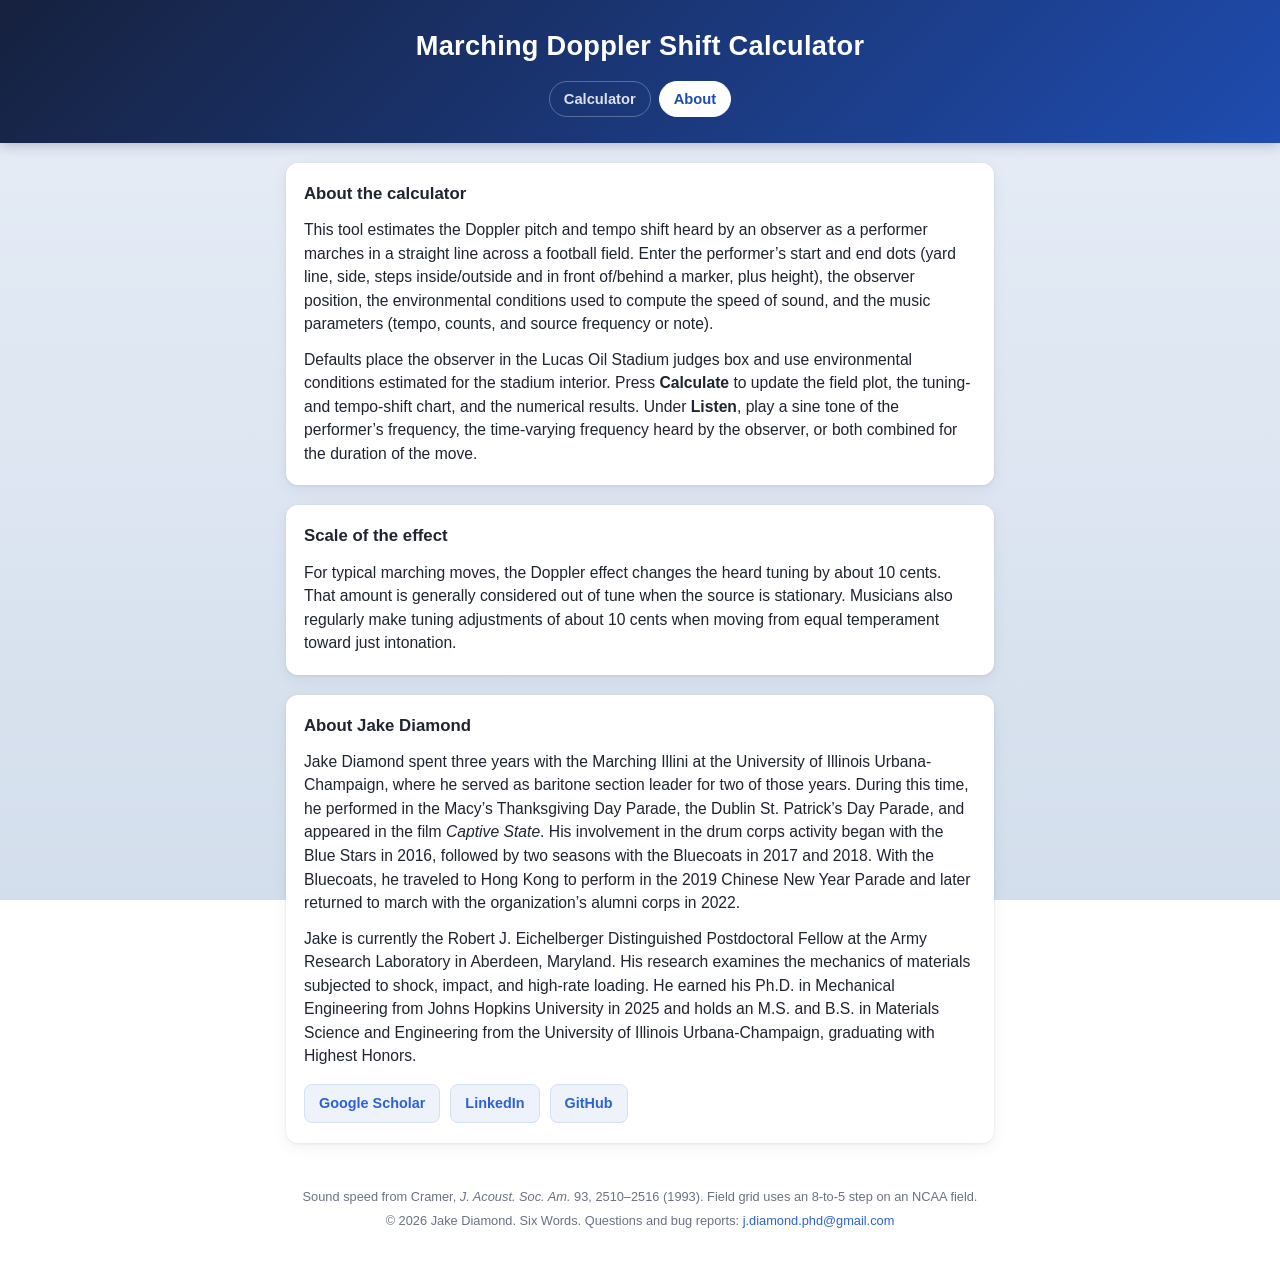
==== about.html @ 586735a2 "Add About page and fix mobile audio unlock Await AudioContext.resume() inside the Listen tap so iOS/" ====
<!DOCTYPE html>
<html lang="en">
<head>
  <meta charset="UTF-8" />
  <meta name="viewport" content="width=device-width, initial-scale=1.0" />
  <title>About — Marching Doppler Shift Calculator</title>
  <meta
    name="description"
    content="How to use the Marching Doppler Shift Calculator, notes on the scale of the effect, and about Jake Diamond."
  />
  <link rel="stylesheet" href="style.css?v=9" />
</head>
<body>
  <header class="site-header">
    <h1>Marching Doppler Shift Calculator</h1>
    <nav class="site-nav" aria-label="Main">
      <a href="index.html">Calculator</a>
      <a href="about.html" class="active" aria-current="page">About</a>
    </nav>
  </header>

  <main class="about-layout">
    <article class="panel about-section">
      <h2>About the calculator</h2>
      <p>
        This tool estimates the Doppler pitch and tempo shift heard by an
        observer as a performer marches in a straight line across a football
        field. Enter the performer&rsquo;s start and end dots (yard line, side,
        steps inside/outside and in front of/behind a marker, plus height), the
        observer position, the environmental conditions used to compute the
        speed of sound, and the music parameters (tempo, counts, and source
        frequency or note).
      </p>
      <p>
        Defaults place the observer in the Lucas Oil Stadium judges box and use
        environmental conditions estimated for the stadium interior. Press
        <strong>Calculate</strong> to update the field plot, the tuning- and
        tempo-shift chart, and the numerical results. Under
        <strong>Listen</strong>, play a sine tone of the performer&rsquo;s
        frequency, the time-varying frequency heard by the observer, or both
        combined for the duration of the move.
      </p>
    </article>

    <article class="panel about-section" id="scale-of-the-effect">
      <h2>Scale of the effect</h2>
      <!-- Placeholder: replace this paragraph with final copy when ready. -->
      <p>
        For typical marching moves, the Doppler effect changes the heard tuning
        by about 10 cents. That amount is generally considered out of tune when
        the source is stationary. Musicians also regularly make tuning
        adjustments of about 10 cents when moving from equal temperament toward
        just intonation.
      </p>
    </article>

    <article class="panel about-section">
      <h2>About Jake Diamond</h2>
      <p>
        Jake Diamond spent three years with the Marching Illini at the
        University of Illinois Urbana-Champaign, where he served as baritone
        section leader for two of those years. During this time, he performed
        in the Macy&rsquo;s Thanksgiving Day Parade, the Dublin St.&nbsp;Patrick&rsquo;s Day
        Parade, and appeared in the film <em>Captive State</em>. His involvement
        in the drum corps activity began with the Blue Stars in 2016, followed
        by two seasons with the Bluecoats in 2017 and 2018. With the Bluecoats,
        he traveled to Hong Kong to perform in the 2019 Chinese New Year Parade
        and later returned to march with the organization&rsquo;s alumni corps in
        2022.
      </p>
      <p>
        Jake is currently the Robert J. Eichelberger Distinguished Postdoctoral
        Fellow at the Army Research Laboratory in Aberdeen, Maryland. His
        research examines the mechanics of materials subjected to shock, impact,
        and high-rate loading. He earned his Ph.D. in Mechanical Engineering
        from Johns Hopkins University in 2025 and holds an M.S. and B.S. in
        Materials Science and Engineering from the University of Illinois
        Urbana-Champaign, graduating with Highest Honors.
      </p>
      <ul class="about-links">
        <li>
          <a
            href="https://scholar.google.com/citations?user=zerl-dcAAAAJ&amp;hl=en"
            target="_blank"
            rel="noopener noreferrer"
            >Google Scholar</a
          >
        </li>
        <li>
          <a
            href="https://www.linkedin.com/in/jacob-diamond/"
            target="_blank"
            rel="noopener noreferrer"
            >LinkedIn</a
          >
        </li>
        <li>
          <a
            href="https://github.com/Jake-Diamond-9"
            target="_blank"
            rel="noopener noreferrer"
            >GitHub</a
          >
        </li>
      </ul>
    </article>
  </main>

  <footer class="site-footer">
    <p>
      Sound speed from Cramer, <em>J. Acoust. Soc. Am.</em> 93, 2510&ndash;2516
      (1993). Field grid uses an 8-to-5 step on an NCAA field.
    </p>
    <p>
      &copy; 2026 Jake Diamond. Six Words. Questions and bug reports:
      <a href="mailto:j.diamond.phd@gmail.com">j.diamond.phd@gmail.com</a>
    </p>
  </footer>
</body>
</html>
---- style.css ----
/* Marching Doppler Shift Calculator */

:root {
  --panel: #ffffff;
  --ink: #1f2430;
  --muted: #6b7280;
  --line: #e3e6ea;
  --accent: #2b62d9;
  --accent-dark: #1f4cb0;
  --red: #d63a3a;
  --radius: 12px;
  --shadow: 0 1px 3px rgba(20, 26, 40, 0.08), 0 4px 16px rgba(20, 26, 40, 0.06);
}

* {
  box-sizing: border-box;
}

[hidden] {
  display: none !important;
}

body {
  margin: 0;
  min-height: 100vh;
  font-family: -apple-system, BlinkMacSystemFont, "Segoe UI", Roboto,
    "Helvetica Neue", Arial, sans-serif;
  background: linear-gradient(180deg, #e8eef7 0%, #dce5f1 55%, #d3deec 100%);
  background-attachment: fixed;
  color: var(--ink);
  line-height: 1.5;
}

.site-header {
  background: linear-gradient(135deg, #16213e 0%, #1f4cb0 100%);
  color: #fff;
  padding: 26px 24px;
  text-align: center;
  box-shadow: 0 2px 12px rgba(22, 33, 62, 0.25);
}

.site-header h1 {
  margin: 0;
  font-size: 1.7rem;
  letter-spacing: 0.01em;
}

.site-nav {
  display: flex;
  justify-content: center;
  gap: 8px;
  margin-top: 14px;
  flex-wrap: wrap;
}

.site-nav a {
  color: rgba(255, 255, 255, 0.85);
  text-decoration: none;
  font-size: 0.92rem;
  font-weight: 600;
  padding: 6px 14px;
  border-radius: 999px;
  border: 1px solid rgba(255, 255, 255, 0.28);
  transition: background 0.15s ease, color 0.15s ease;
}

.site-nav a:hover {
  background: rgba(255, 255, 255, 0.12);
  color: #fff;
}

.site-nav a.active {
  background: #fff;
  color: #1f4cb0;
  border-color: #fff;
}

/* ---------- About page ---------- */

.about-layout {
  max-width: 740px;
  margin: 0 auto;
  padding: 20px 16px 40px;
  display: flex;
  flex-direction: column;
  gap: 20px;
}

.about-section p {
  margin: 0 0 12px;
  color: var(--ink);
  font-size: 0.98rem;
}

.about-section p:last-child {
  margin-bottom: 0;
}

.about-links {
  list-style: none;
  margin: 16px 0 0;
  padding: 0;
  display: flex;
  flex-wrap: wrap;
  gap: 10px;
}

.about-links a {
  display: inline-block;
  padding: 8px 14px;
  border-radius: 8px;
  background: #eef3fb;
  color: var(--accent);
  text-decoration: none;
  font-weight: 600;
  font-size: 0.9rem;
  border: 1px solid #d5e0f2;
}

.about-links a:hover {
  background: #e0eaf8;
}

.layout {
  display: grid;
  grid-template-columns: 380px minmax(0, 1fr);
  gap: 20px;
  max-width: 1200px;
  margin: 0 auto;
  padding: 20px 16px 40px;
  align-items: start;
}

.panel {
  min-width: 0;
  background: var(--panel);
  border-radius: var(--radius);
  box-shadow: var(--shadow);
  padding: 18px 18px 20px;
}

.panel h2 {
  margin: 0 0 12px;
  font-size: 1.05rem;
}

.output-column {
  display: flex;
  flex-direction: column;
  gap: 20px;
  min-width: 0;
}

/* ---------- Form ---------- */

.form-panel fieldset {
  min-inline-size: 0; /* allow fieldsets to shrink below min-content */
  border: 1px solid var(--line);
  border-radius: 8px;
  margin: 0 0 14px;
  padding: 10px 12px 14px;
}

.form-panel legend {
  font-weight: 600;
  font-size: 0.92rem;
  padding: 0 6px;
}

.hint {
  margin: 2px 0 10px;
  font-size: 0.8rem;
  color: var(--muted);
}

label {
  display: flex;
  flex-direction: column;
  gap: 3px;
  font-size: 0.78rem;
  color: var(--muted);
  font-weight: 500;
  min-width: 0;
}

input,
select {
  font: inherit;
  font-size: 0.9rem;
  color: var(--ink);
  padding: 7px 8px;
  border: 1px solid var(--line);
  border-radius: 6px;
  background: #fbfcfd;
  width: 100%;
  min-width: 0;
}

input:focus,
select:focus {
  outline: 2px solid rgba(43, 98, 217, 0.35);
  outline-offset: 1px;
  border-color: var(--accent);
}

.grid-2 {
  display: grid;
  grid-template-columns: 1fr 1fr;
  gap: 10px;
}

.grid-3 {
  display: grid;
  grid-template-columns: 1fr 1fr 1fr;
  gap: 10px;
}

.grid-3 + .grid-3 {
  margin-top: 10px;
}

input[readonly] {
  background: #eef0f4;
  color: var(--muted);
}

.dot-fields {
  display: flex;
  flex-direction: column;
  gap: 10px;
}

.dot-row {
  display: grid;
  gap: 8px;
}

.dot-row.io-row {
  grid-template-columns: 1fr 1.4fr 0.9fr 1.1fr;
}

.dot-row.fb-row {
  grid-template-columns: 1fr 1.2fr 1.6fr;
}

.dot-row.z-row {
  grid-template-columns: 1fr 2fr;
}

.button-row {
  display: flex;
  gap: 10px;
  margin-top: 4px;
}

button {
  font: inherit;
  font-weight: 600;
  border-radius: 8px;
  padding: 10px 18px;
  cursor: pointer;
  border: 1px solid transparent;
  transition: background 0.15s ease;
}

button.primary {
  background: var(--accent);
  color: #fff;
  flex: 1;
}

button.primary:hover {
  background: var(--accent-dark);
}

button.secondary {
  background: #fff;
  color: var(--ink);
  border-color: var(--line);
}

button.secondary:hover {
  background: #f1f3f6;
}

/* ---------- Banners ---------- */

.banner {
  border-radius: 8px;
  padding: 10px 14px;
  font-size: 0.88rem;
}

.banner.warning {
  background: #fdf4dc;
  border: 1px solid #ecd393;
  color: #7a5b00;
}

.banner.error {
  background: #fdeaea;
  border: 1px solid #efb2b2;
  color: #8c1d1d;
}

/* ---------- Field plot ---------- */

.field-container {
  position: relative;
  width: 100%;
}

.field-container canvas {
  position: absolute;
  top: 0;
  left: 0;
  display: block;
}

.field-legend {
  display: flex;
  gap: 18px;
  margin-top: 10px;
  font-size: 0.82rem;
  color: var(--muted);
}

.field-legend span {
  display: inline-flex;
  align-items: center;
  gap: 6px;
}

.swatch {
  display: inline-block;
  width: 11px;
  height: 11px;
  border: 1px solid #fff;
  box-sizing: border-box;
}

.swatch.circle-open {
  background: transparent;
  border: 2.5px solid var(--red);
  border-radius: 50%;
}

.swatch.circle {
  background: var(--red);
  border-radius: 50%;
}

.swatch.square {
  background: var(--accent);
}

/* ---------- Chart ---------- */

.chart-container {
  position: relative;
  height: 300px;
}

/* ---------- Results ---------- */

.results-grid {
  display: grid;
  grid-template-columns: repeat(auto-fill, minmax(160px, 1fr));
  gap: 12px;
  margin: 0;
}

.results-grid .result {
  background: #f7f8fa;
  border: 1px solid var(--line);
  border-radius: 8px;
  padding: 10px 12px;
}

.results-grid dt {
  font-size: 0.74rem;
  text-transform: uppercase;
  letter-spacing: 0.04em;
  color: var(--muted);
  margin: 0 0 2px;
}

.results-grid dd {
  margin: 0;
  font-size: 1.05rem;
  font-weight: 600;
  font-variant-numeric: tabular-nums;
}

.results-grid dd small {
  font-weight: 400;
  color: var(--muted);
  font-size: 0.78rem;
}

/* ---------- Listen ---------- */

.listen-buttons {
  display: grid;
  grid-template-columns: repeat(3, minmax(0, 1fr));
  gap: 10px;
}

.site-footer {
  text-align: center;
  color: var(--muted);
  font-size: 0.8rem;
  padding: 0 16px 32px;
}

.site-footer p {
  margin: 4px 0;
}

.site-footer a {
  color: var(--accent);
  text-decoration: none;
}

.site-footer a:hover {
  text-decoration: underline;
}

/* ---------- Responsive ---------- */

@media (max-width: 900px) {
  .layout {
    grid-template-columns: minmax(0, 1fr);
  }

  .site-header h1 {
    font-size: 1.35rem;
  }

  .dot-row.io-row,
  .dot-row.fb-row {
    grid-template-columns: 1fr 1fr;
  }

  .grid-3 {
    grid-template-columns: 1fr 1fr;
  }

  .chart-container {
    height: 260px;
  }

  .listen-buttons {
    grid-template-columns: 1fr;
  }
}
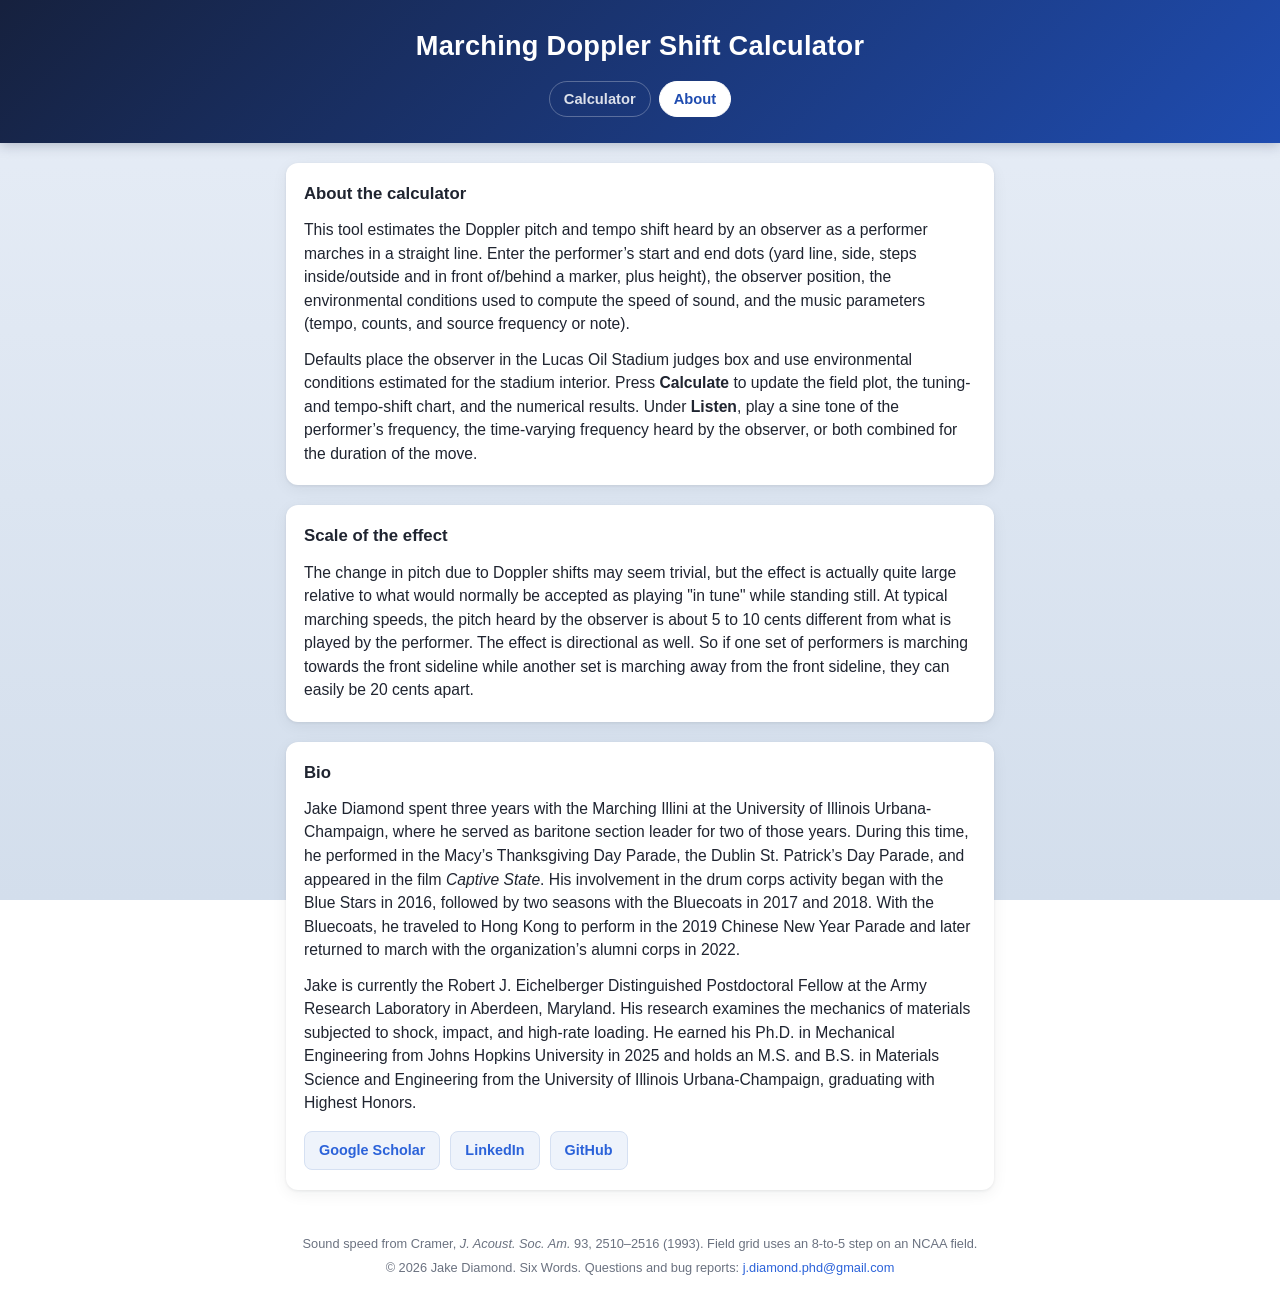
==== commit b96982aa: "editing about page" ====
--- a/about.html
+++ b/about.html
@@ -8,7 +8,7 @@
     name="description"
     content="How to use the Marching Doppler Shift Calculator, notes on the scale of the effect, and about Jake Diamond."
   />
-  <link rel="stylesheet" href="style.css?v=9" />
+  <link rel="stylesheet" href="style.css?v=10" />
 </head>
 <body>
   <header class="site-header">
@@ -24,8 +24,7 @@
       <h2>About the calculator</h2>
       <p>
         This tool estimates the Doppler pitch and tempo shift heard by an
-        observer as a performer marches in a straight line across a football
-        field. Enter the performer&rsquo;s start and end dots (yard line, side,
+        observer as a performer marches in a straight line. Enter the performer&rsquo;s start and end dots (yard line, side,
         steps inside/outside and in front of/behind a marker, plus height), the
         observer position, the environmental conditions used to compute the
         speed of sound, and the music parameters (tempo, counts, and source
@@ -46,16 +45,18 @@
       <h2>Scale of the effect</h2>
       <!-- Placeholder: replace this paragraph with final copy when ready. -->
       <p>
-        For typical marching moves, the Doppler effect changes the heard tuning
-        by about 10 cents. That amount is generally considered out of tune when
-        the source is stationary. Musicians also regularly make tuning
-        adjustments of about 10 cents when moving from equal temperament toward
-        just intonation.
+        The change in pitch due to Doppler shifts may seem trivial, but the effect 
+        is actually quite large relative to what would normally be accepted as playing 
+        "in tune" while standing still. At typical marching speeds, the pitch 
+        heard by the observer is about 5 to 10 cents different from what is played 
+        by the performer. The effect is directional as well. So if one set of performers 
+        is marching towards the front sideline while another set is marching away from the 
+        front sideline, they can easily be 20 cents apart.
       </p>
     </article>
 
     <article class="panel about-section">
-      <h2>About Jake Diamond</h2>
+      <h2>Bio</h2>
       <p>
         Jake Diamond spent three years with the Marching Illini at the
         University of Illinois Urbana-Champaign, where he served as baritone
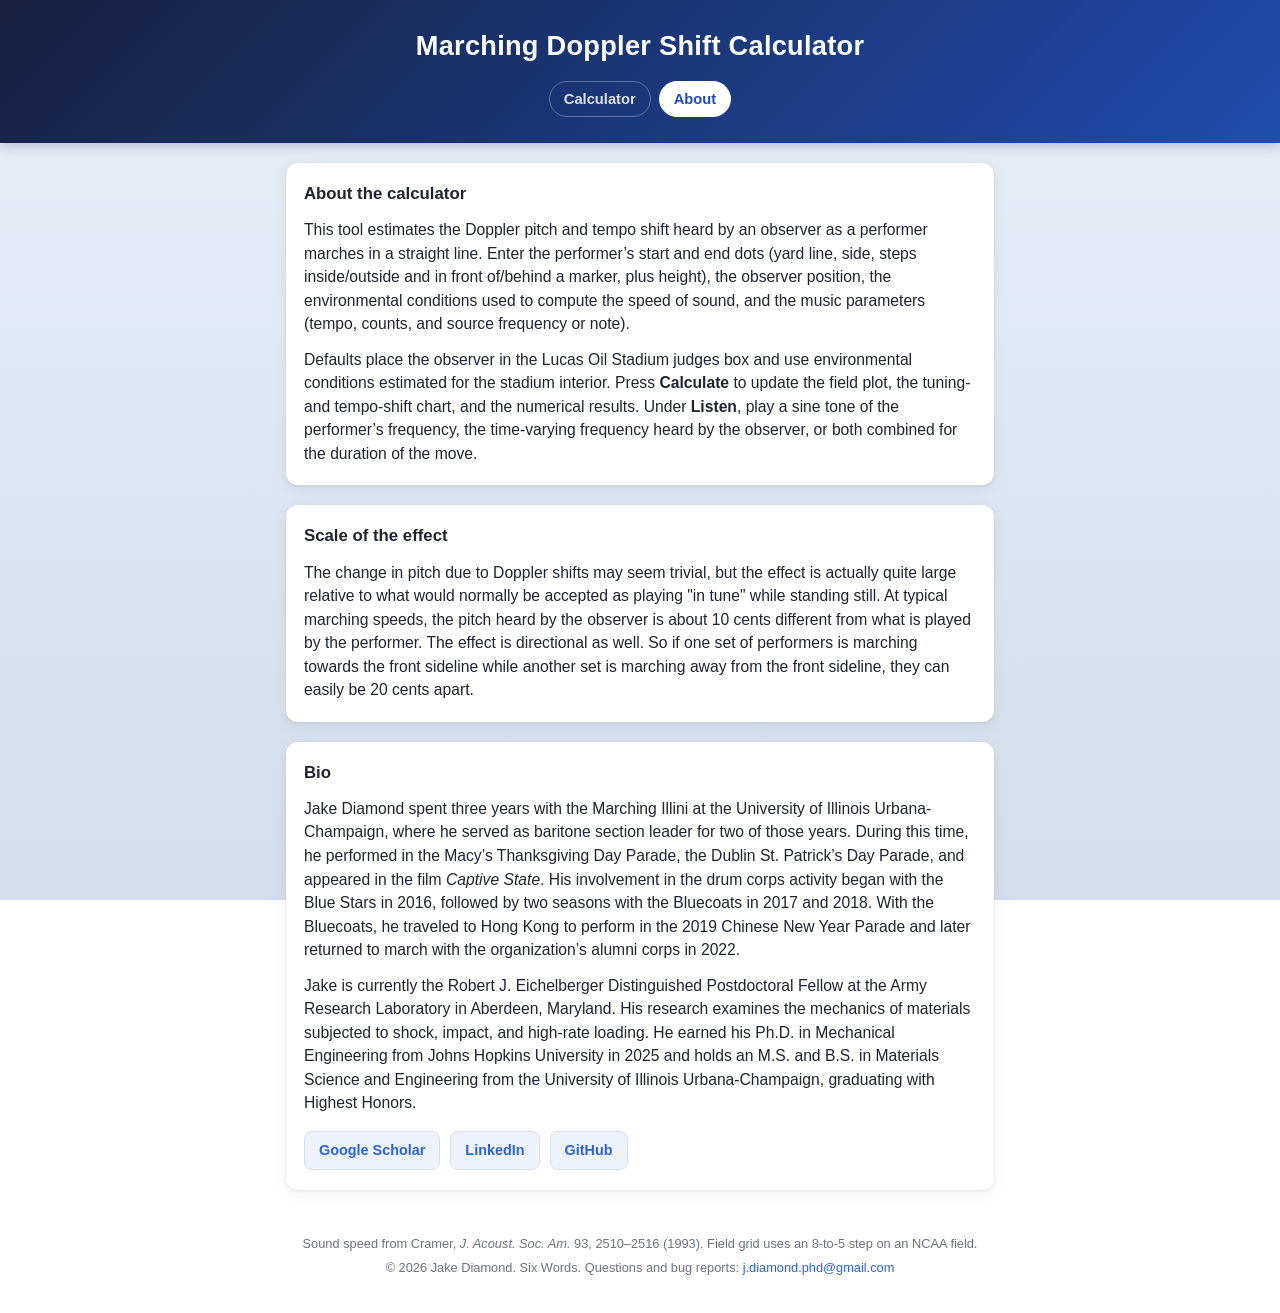
==== commit c7168ccd: "minor edit to about" ====
--- a/about.html
+++ b/about.html
@@ -48,7 +48,7 @@
         The change in pitch due to Doppler shifts may seem trivial, but the effect 
         is actually quite large relative to what would normally be accepted as playing 
         "in tune" while standing still. At typical marching speeds, the pitch 
-        heard by the observer is about 5 to 10 cents different from what is played 
+        heard by the observer is about 10 cents different from what is played 
         by the performer. The effect is directional as well. So if one set of performers 
         is marching towards the front sideline while another set is marching away from the 
         front sideline, they can easily be 20 cents apart.
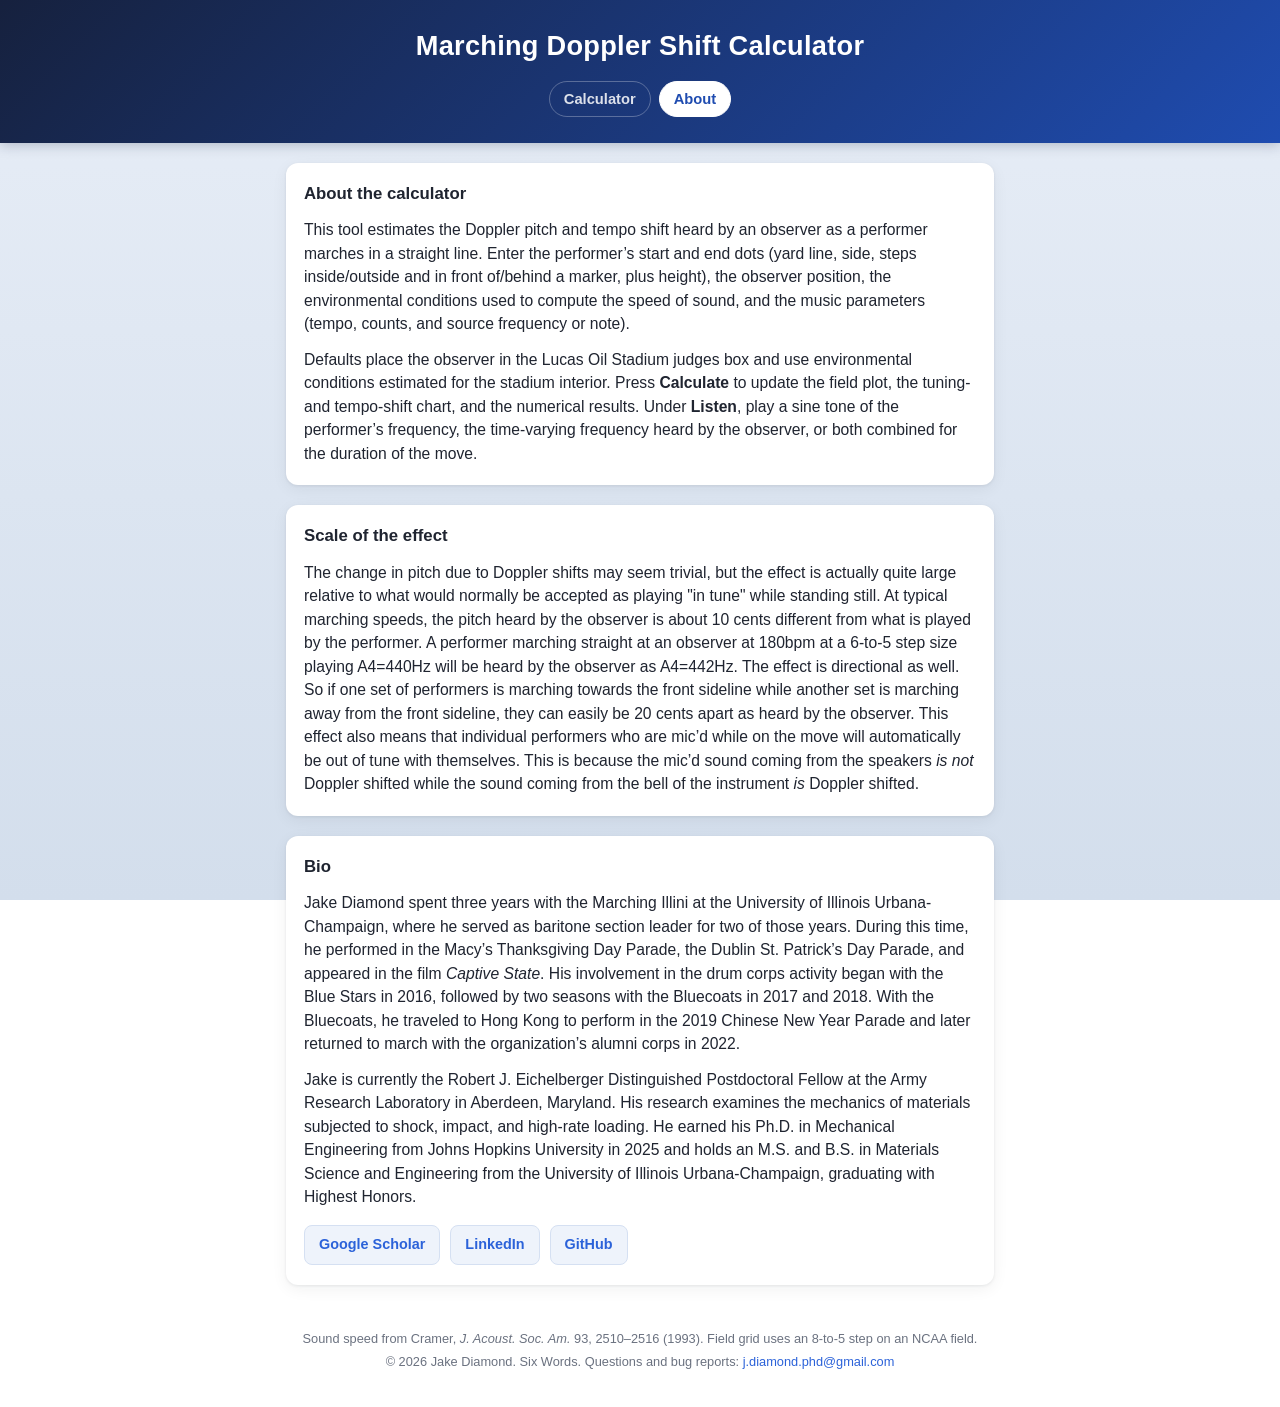
==== commit ea512f0c: "minor edits" ====
--- a/about.html
+++ b/about.html
@@ -49,9 +49,15 @@
         is actually quite large relative to what would normally be accepted as playing 
         "in tune" while standing still. At typical marching speeds, the pitch 
         heard by the observer is about 10 cents different from what is played 
-        by the performer. The effect is directional as well. So if one set of performers 
+        by the performer. A performer marching straight at an observer at 180bpm 
+        at a 6-to-5 step size playing A4=440Hz will be heard by the observer as A4=442Hz. 
+        The effect is directional as well. So if one set of performers 
         is marching towards the front sideline while another set is marching away from the 
-        front sideline, they can easily be 20 cents apart.
+        front sideline, they can easily be 20 cents apart as heard by the observer. This effect
+        also means that individual performers who are mic&rsquo;d while on the move will automatically
+        be out of tune with themselves. This is because the mic&rsquo;d sound 
+        coming from the speakers <em>is not</em> Doppler shifted while the sound coming from the 
+        bell of the instrument <em>is</em> Doppler shifted.
       </p>
     </article>
 
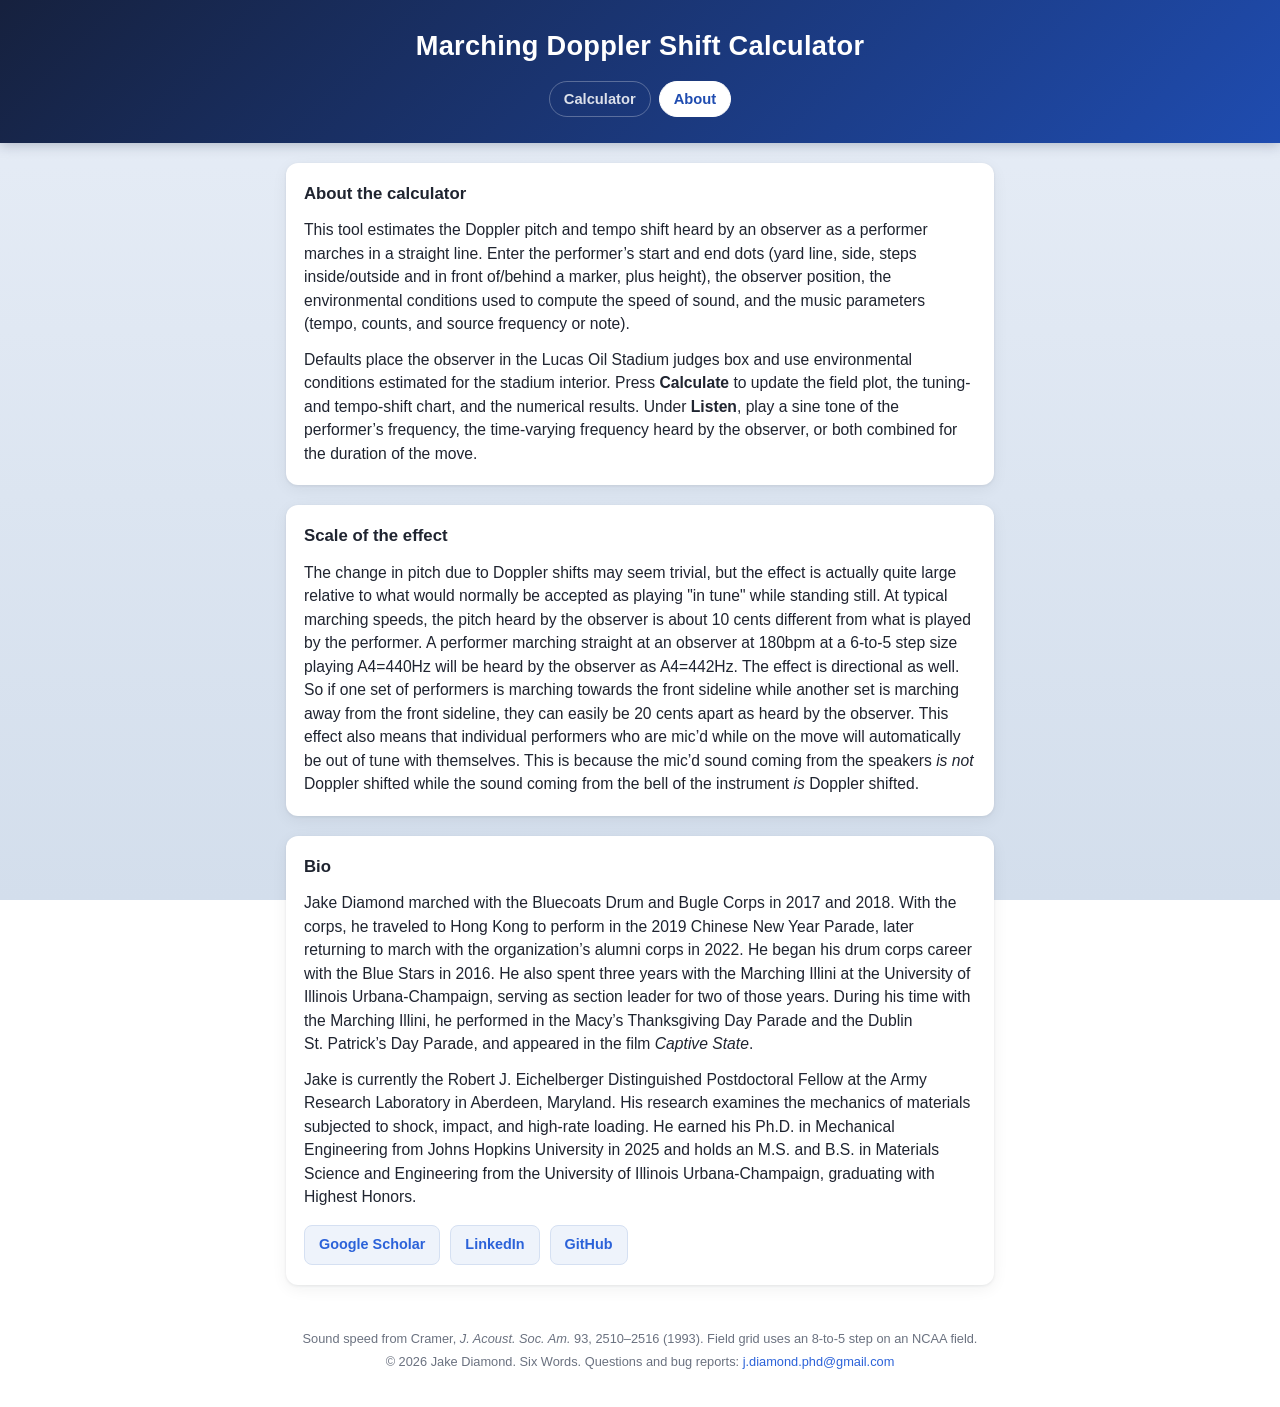
==== commit e2860333: "edits to bio" ====
--- a/about.html
+++ b/about.html
@@ -64,16 +64,14 @@
     <article class="panel about-section">
       <h2>Bio</h2>
       <p>
-        Jake Diamond spent three years with the Marching Illini at the
-        University of Illinois Urbana-Champaign, where he served as baritone
-        section leader for two of those years. During this time, he performed
-        in the Macy&rsquo;s Thanksgiving Day Parade, the Dublin St.&nbsp;Patrick&rsquo;s Day
-        Parade, and appeared in the film <em>Captive State</em>. His involvement
-        in the drum corps activity began with the Blue Stars in 2016, followed
-        by two seasons with the Bluecoats in 2017 and 2018. With the Bluecoats,
-        he traveled to Hong Kong to perform in the 2019 Chinese New Year Parade
-        and later returned to march with the organization&rsquo;s alumni corps in
-        2022.
+        Jake Diamond marched with the Bluecoats Drum and Bugle Corps in 2017 and 2018. 
+        With the corps, he traveled to Hong Kong to perform in the 2019 Chinese New Year Parade, 
+        later returning to march with the organization&rsquo;s alumni corps in 2022. He began his 
+        drum corps career with the Blue Stars in 2016. He also spent three years with the 
+        Marching Illini at the University of Illinois Urbana-Champaign, serving as 
+        section leader for two of those years. During his time with the Marching Illini, he 
+        performed in the Macy&rsquo;s Thanksgiving Day Parade and the Dublin St.&nbsp;Patrick&rsquo;s Day Parade, 
+        and appeared in the film <em>Captive State</em>.
       </p>
       <p>
         Jake is currently the Robert J. Eichelberger Distinguished Postdoctoral
